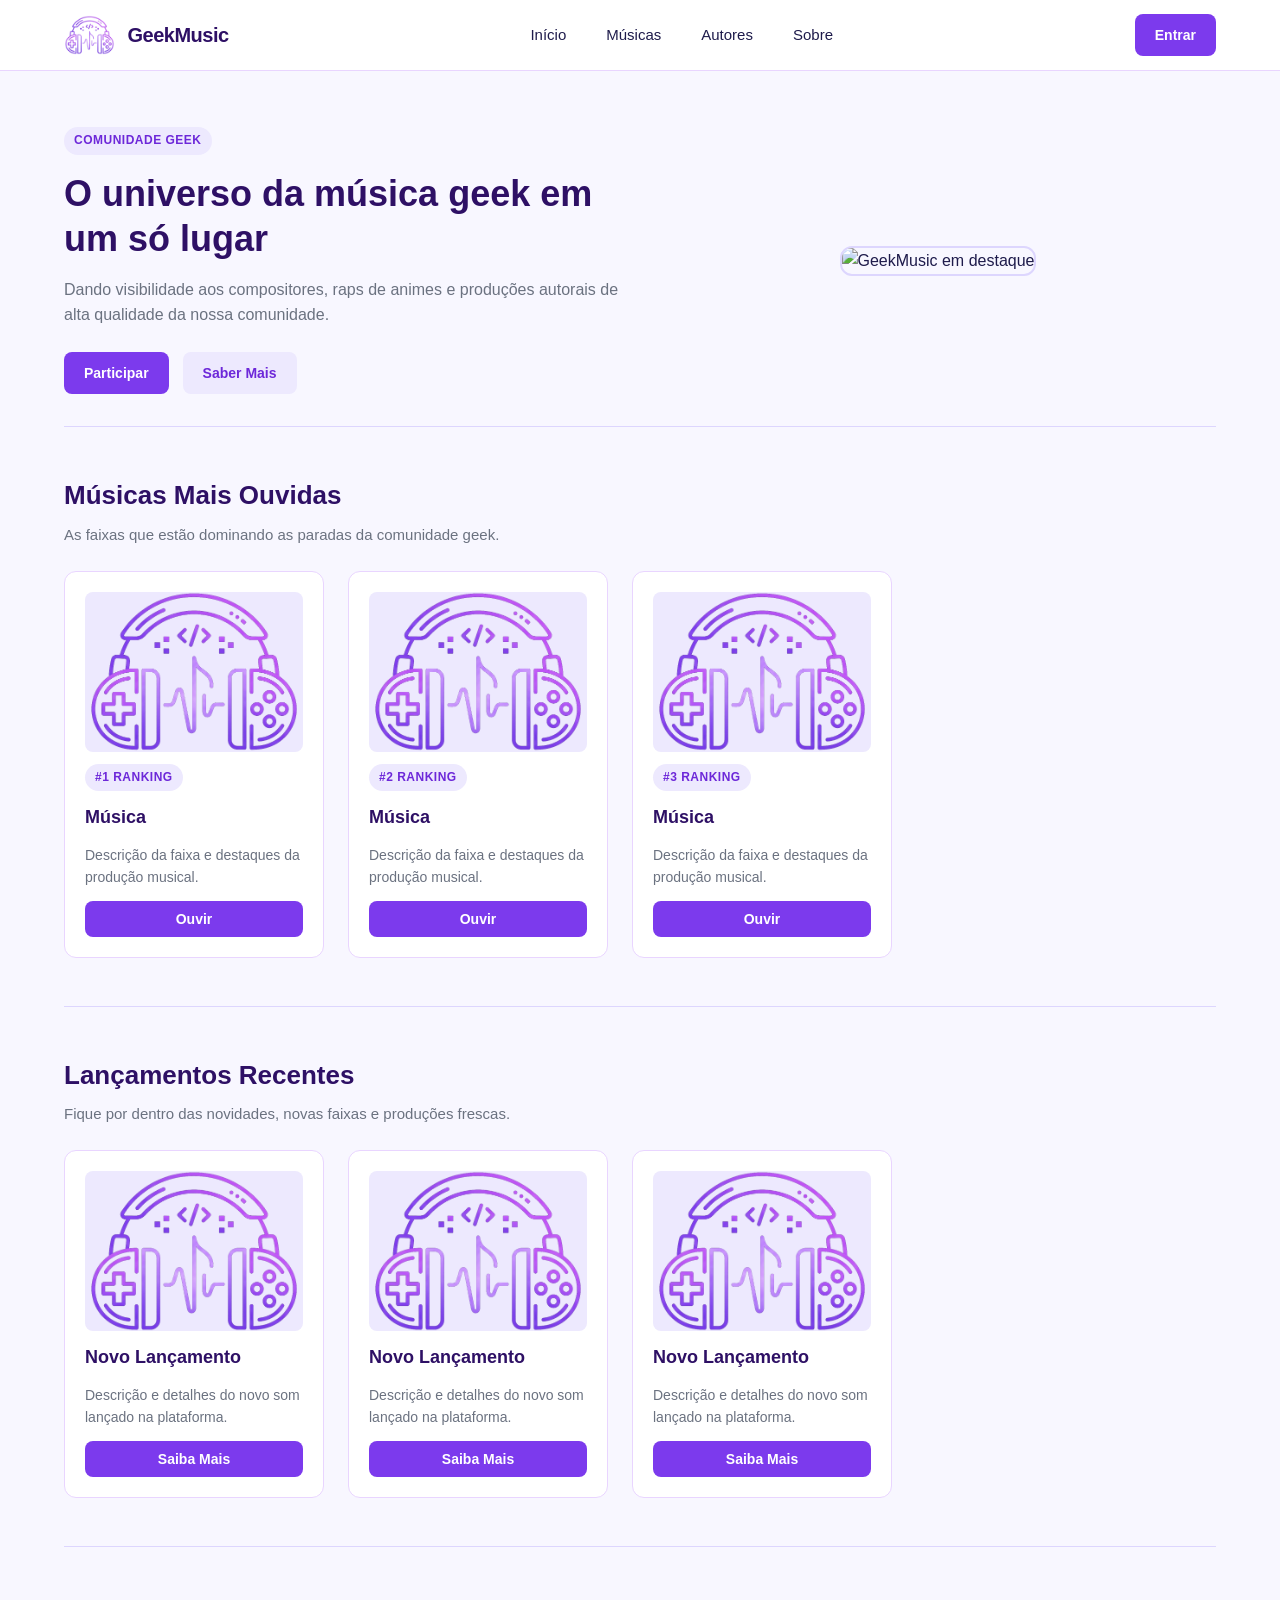
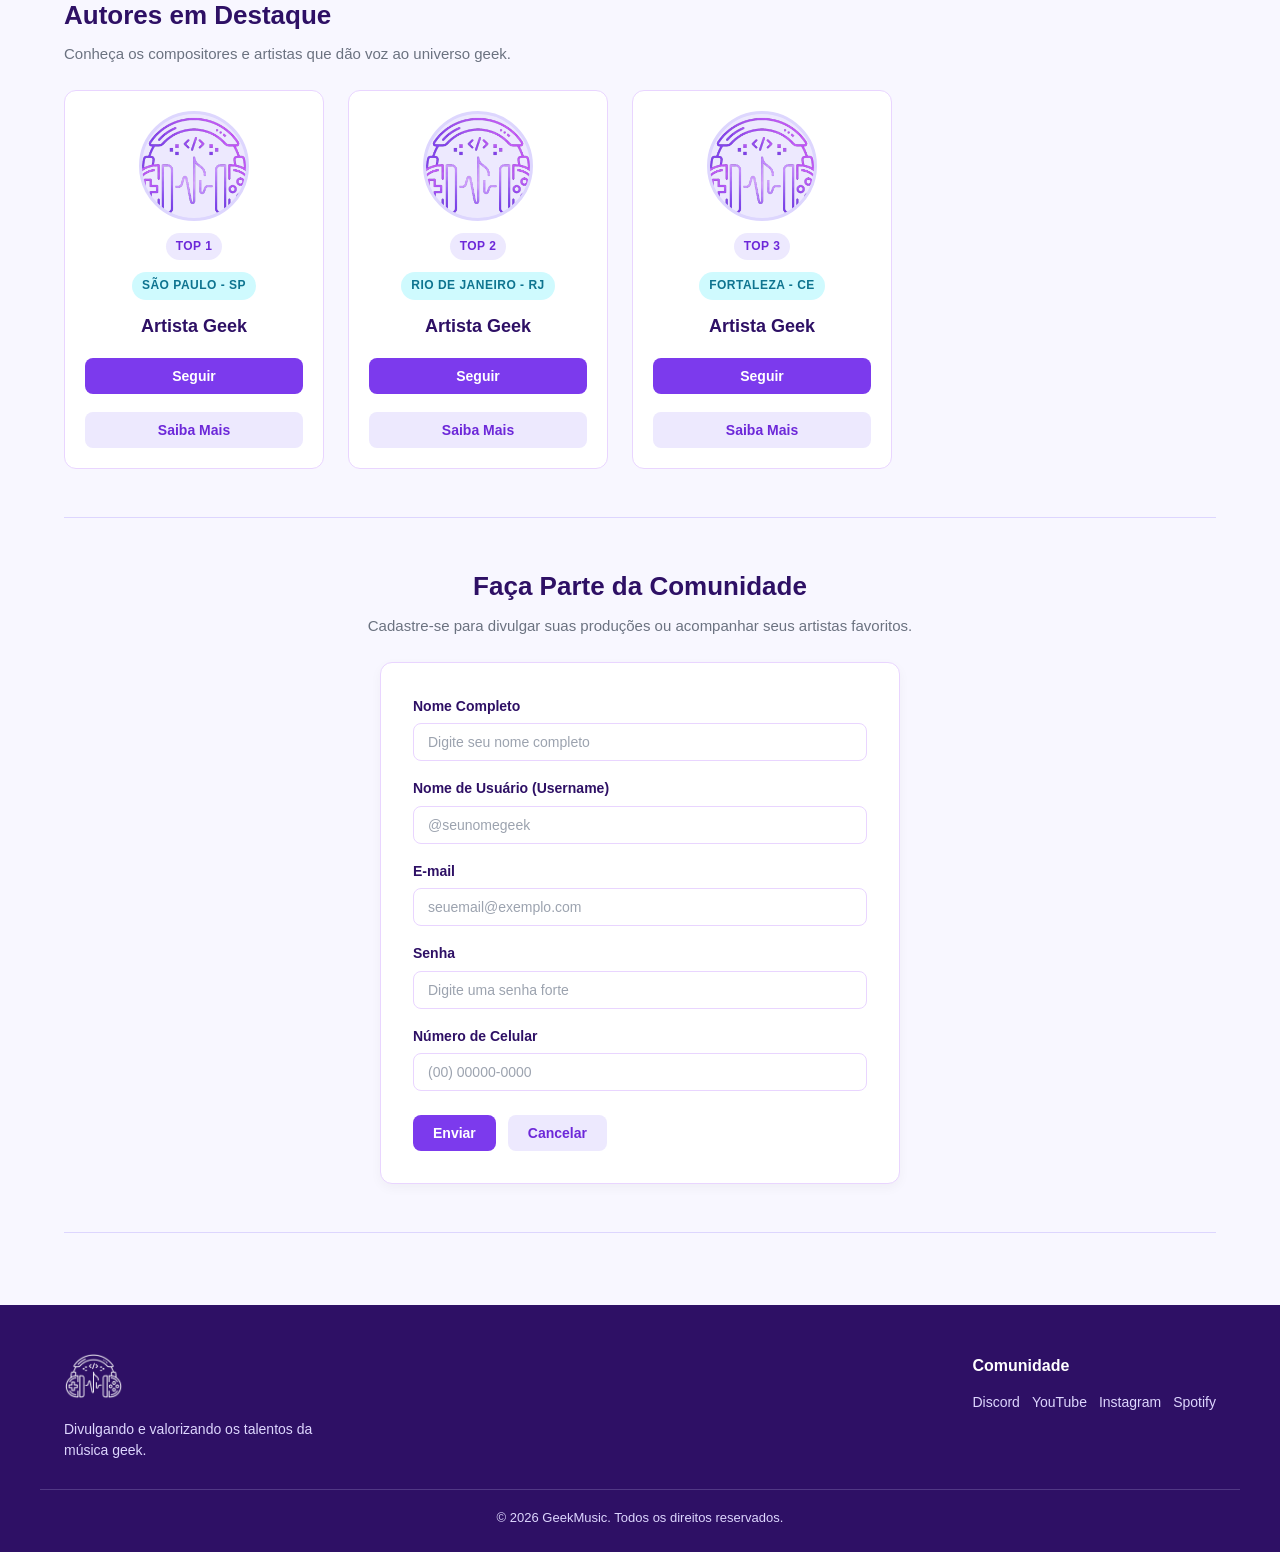
==== index.html @ 22b974bc "feat: constroi biblioteca de componentes, pagina principal e estilizacao com flexbox" ====
﻿<!DOCTYPE html>
<html lang="pt-BR">
<head>
    <meta charset="UTF-8">
    <meta name="viewport" content="width=device-width, initial-scale=1.0">
    <title>GeekMusic</title>
    <link rel="stylesheet" href="css/style.css">
</head>
<body>
    <!-- Barra de Navegação -->
    <nav class="navbar">
        <div class="navbar__container">
            <div class="navbar__brand">
                <img class="navbar__logo" src="imagens/logo.png" alt="Logo GeekMusic">
                <span class="navbar__title">GeekMusic</span>
            </div>

            <div class="navbar__links">
                <a class="navbar__link" href="#Hero">Início</a>
                <a class="navbar__link" href="#Musicas-ouvidas">Músicas</a>
                <a class="navbar__link" href="#Autores">Autores</a>
                <a class="navbar__link" href="#Rodape">Sobre</a>
            </div>

            <div class="navbar__actions">
                <a class="btn btn--primary" href="#Cadastro">Entrar</a>
            </div>
        </div>
    </nav>
    <main>
        <!-- Seção Hero -->
        <section id="Hero" class="hero">
            <div class="hero__content">
                <span class="badge badge--ranking">Comunidade Geek</span>
                <h1 class="hero__title">
                    O universo da música geek em um só lugar
                </h1>
                <p class="hero__description">
                    Dando visibilidade aos compositores, raps de animes e produções autorais de alta qualidade da nossa comunidade.
                </p>
                <div class="hero__actions">
                    <a class="btn btn--primary" href="#Cadastro">Participar</a>
                    <a class="btn btn--secondary" href="#Musicas-ouvidas">Saber Mais</a>
                </div>
            </div>

            <div class="hero__media">
                <img class="hero__image" src="https://billboard-com-br.s3.amazonaws.com/wp-content/uploads/2024/12/18205834/7minutoz-1024x640.jpg" alt="GeekMusic em destaque">
            </div>
        </section>

        <!-- Músicas Mais Ouvidas -->
        <section id="Musicas-ouvidas">
            <div class="section-header">
                <h2 class="section-title">Músicas Mais Ouvidas</h2>
                <p class="section-subtitle">As faixas que estão dominando as paradas da comunidade geek.</p>
            </div>
            <div class="card-container">
                <div class="card card--music card--listen">
                    <img class="card__image" src="imagens/logo.png" alt="GeekMusic">
                    <span class="badge badge--ranking">#1 Ranking</span>
                    <h3 class="card__title">Música</h3>
                    <p class="card__description">Descrição da faixa e destaques da produção musical.</p>
                    <button class="btn btn--primary card__button">Ouvir</button>
                </div>
                <div class="card card--music card--listen">
                    <img class="card__image" src="imagens/logo.png" alt="GeekMusic">
                    <span class="badge badge--ranking">#2 Ranking</span>
                    <h3 class="card__title">Música</h3>
                    <p class="card__description">Descrição da faixa e destaques da produção musical.</p>
                    <button class="btn btn--primary card__button">Ouvir</button>
                </div>
                <div class="card card--music card--listen">
                    <img class="card__image" src="imagens/logo.png" alt="GeekMusic">
                    <span class="badge badge--ranking">#3 Ranking</span>
                    <h3 class="card__title">Música</h3>
                    <p class="card__description">Descrição da faixa e destaques da produção musical.</p>
                    <button class="btn btn--primary card__button">Ouvir</button>
                </div>
            </div>
        </section>

        <!-- Músicas Recentes -->
        <section id="Musicas-recentes">
            <div class="section-header">
                <h2 class="section-title">Lançamentos Recentes</h2>
                <p class="section-subtitle">Fique por dentro das novidades, novas faixas e produções frescas.</p>
            </div>
            <div class="card-container">
                <div class="card card--music card--recent">
                    <img class="card__image" src="imagens/logo.png" alt="Lançamento">
                    <h3 class="card__title">Novo Lançamento</h3>
                    <p class="card__description">Descrição e detalhes do novo som lançado na plataforma.</p>
                    <button class="btn btn--primary card__button">Saiba Mais</button>
                </div>
                <div class="card card--music card--recent">
                    <img class="card__image" src="imagens/logo.png" alt="Lançamento">
                    <h3 class="card__title">Novo Lançamento</h3>
                    <p class="card__description">Descrição e detalhes do novo som lançado na plataforma.</p>
                    <button class="btn btn--primary card__button">Saiba Mais</button>
                </div>
                <div class="card card--music card--recent">
                    <img class="card__image" src="imagens/logo.png" alt="Lançamento">
                    <h3 class="card__title">Novo Lançamento</h3>
                    <p class="card__description">Descrição e detalhes do novo som lançado na plataforma.</p>
                    <button class="btn btn--primary card__button">Saiba Mais</button>
                </div>
            </div>
        </section>

        <!-- Autores -->
        <section id="Autores">
            <div class="section-header">
                <h2 class="section-title">Autores em Destaque</h2>
                <p class="section-subtitle">Conheça os compositores e artistas que dão voz ao universo geek.</p>
            </div>
            <div class="card-container">
                <div class="card card--author">
                    <img class="card__image card__image--author" src="imagens/logo.png" alt="Autor Geek">
                    <span class="badge badge--ranking">Top 1</span>
                    <span class="badge badge--city">São Paulo - SP</span>
                    <h3 class="card__title">Artista Geek</h3>
                    <button class="btn btn--primary card__button">Seguir</button>
                    <button class="btn btn--secondary card__button">Saiba Mais</button>
                </div>
                <div class="card card--author">
                    <img class="card__image card__image--author" src="imagens/logo.png" alt="Autor Geek">
                    <span class="badge badge--ranking">Top 2</span>
                    <span class="badge badge--city">Rio de Janeiro - RJ</span>
                    <h3 class="card__title">Artista Geek</h3>
                    <button class="btn btn--primary card__button">Seguir</button>
                    <button class="btn btn--secondary card__button">Saiba Mais</button>
                </div>
                <div class="card card--author">
                    <img class="card__image card__image--author" src="imagens/logo.png" alt="Autor Geek">
                    <span class="badge badge--ranking">Top 3</span>
                    <span class="badge badge--city">Fortaleza - CE</span>
                    <h3 class="card__title">Artista Geek</h3>
                    <button class="btn btn--primary card__button">Seguir</button>
                    <button class="btn btn--secondary card__button">Saiba Mais</button>
                </div>
            </div>
        </section>

        <!-- Formulário -->
        <section id="Cadastro">
            <div class="section-header section-header--center">
                <h2 class="section-title">Faça Parte da Comunidade</h2>
                <p class="section-subtitle">Cadastre-se para divulgar suas produções ou acompanhar seus artistas favoritos.</p>
            </div>
            <form class="registration-form">
                <div class="form-field">
                    <label class="form-field__label" for="form-nome">Nome Completo</label>
                    <input class="form-field__input" type="text" id="form-nome" placeholder="Digite seu nome completo" required>
                </div>

                <div class="form-field">
                    <label class="form-field__label" for="form-username">Nome de Usuário (Username)</label>
                    <input class="form-field__input" type="text" id="form-username" placeholder="@seunomegeek" required>
                </div>

                <div class="form-field">
                    <label class="form-field__label" for="form-email">E-mail</label>
                    <input class="form-field__input" type="email" id="form-email" placeholder="seuemail@exemplo.com" required>
                </div>

                <div class="form-field">
                    <label class="form-field__label" for="form-senha">Senha</label>
                    <input class="form-field__input" type="password" id="form-senha" placeholder="Digite uma senha forte" required>
                </div>

                <div class="form-field">
                    <label class="form-field__label" for="form-numero">Número de Celular</label>
                    <input class="form-field__input" type="tel" id="form-numero" placeholder="(00) 00000-0000">
                </div>

                <div class="registration-form__actions">
                    <button type="submit" class="btn btn--primary">Enviar</button>
                    <button type="reset" class="btn btn--secondary">Cancelar</button>
                </div>
            </form>
        </section>
    </main>

    <!-- O footer -->
    <footer id="Rodape" class="footer">
        <div class="footer__container">
            <!-- Marca e Descrição -->
            <div class="footer__brand">
                <img class="footer__logo" src="imagens/logo-white.png" alt="GeekMusic">
                <p class="footer__description">
                    Divulgando e valorizando os talentos da música geek.
                </p>
            </div>
            <!-- Redes Sociais -->
            <div class="footer__social">
                <h4 class="footer__title">Comunidade</h4>
                <div class="footer__social-links">
                    <a class="footer__link" href="#">Discord</a>
                    <a class="footer__link" href="#">YouTube</a>
                    <a class="footer__link" href="#">Instagram</a>
                    <a class="footer__link" href="#">Spotify</a>
                </div>
            </div>
        </div>
        <!-- Copyright -->
        <div class="footer__bottom">
            <p class="footer__copyright">&copy; 2026 GeekMusic. Todos os direitos reservados.</p>
        </div>
    </footer>
</body>
</html>
---- css/style.css ----
/* PALETA DE CORES & VARIÁVEIS GLOBAIS*/
:root {
    /* Escala de Tons Roxos */
    --purple-100: #ede9fe; 
    --purple-200: #ddd6fe; 
    --purple-500: #8b5cf6; 
    --purple-600: #7c3aed; 
    --purple-700: #6d28d9; 
    --purple-900: #2e1065; 

    /* Cores de Ação / Tema */
    --color-primary: var(--purple-600);
    --color-primary-hover: var(--purple-700);
    --color-primary-light: var(--purple-100);

    --color-secondary: #a855f7;
    --color-secondary-hover: #9333ea;

    /* Neutros e Superfícies (com leve toque arroxeado moderno) */
    --color-bg: #f8f7ff;          /* Fundo da página */
    --color-surface: #ffffff;     /* Fundo de cards e containers */
    --color-border: #e9d5ff;      /* Borda suave */
    --color-text: #1e1b4b;        /* Texto principal escuro */
    --color-text-muted: #6b7280;  /* Texto secundário / legendas */

    /* Cores dos Badges */
    --badge-city-bg: #cffafe;
    --badge-city-color: #0e7490;
    --badge-danger-bg: #fee2e2;
    --badge-danger-color: #b91c1c;
    --badge-success-bg: #d1fae5;
    --badge-success-color: #047857;
    --badge-ranking-bg: var(--purple-100);
    --badge-ranking-color: var(--purple-700);
    --badge-warning-bg: #fef3c7;
    --badge-warning-color: #b45309;

    /* Raios de borda (Border Radius) */
    --radius-sm: 4px;
    --radius-md: 8px;
    --radius-lg: 12px;
    --radius-pill: 9999px;
}

/*ESTILOS GLOBAIS & RESET BÁSICO*/
* {
    margin: 0;
    padding: 0;
    box-sizing: border-box;
}

html {
    scroll-behavior: smooth;
}

body {
    font-family: 'Segoe UI', Tahoma, Geneva, Verdana, sans-serif;
    line-height: 1.6;
    color: var(--color-text);
    background-color: var(--color-bg);
    margin: 0;
    padding: 0;
}

/* Centralização de conteúdo para telas maiores */
header,
main {
    max-width: 1200px;
    margin: 0 auto;
    padding: 24px;
}

/* Organização e respiro das seções da página principal */
main section {
    padding: 48px 0;
    border-bottom: 1px solid var(--purple-200);
}



/* Cabeçalho padrão de cada seção */
.section-header {
    margin-bottom: 24px;
}

.section-header--center {
    text-align: center;
}

.section-title {
    font-size: 26px;
    font-weight: 700;
    color: var(--purple-900);
    margin-bottom: 6px;
}

.section-subtitle {
    font-size: 15px;
    color: var(--color-text-muted);
}

/* Destaque centralizado para a seção de Cadastro */
#Cadastro {
    display: flex;
    flex-direction: column;
    align-items: center;
}

header h1 {
    color: var(--purple-900);
    margin-bottom: 8px;
}

header p {
    color: var(--color-text-muted);
}

.secao-guia {
    background-color: var(--color-surface);
    border: 1px solid var(--color-border);
    border-radius: var(--radius-md);
    padding: 24px;
    margin-bottom: 24px;
}

.secao-guia h2 {
    color: var(--purple-900);
    margin-bottom: 8px;
}

.secao-guia p {
    color: var(--color-text-muted);
    margin-bottom: 16px;
}

/*COMPONENTES SIMPLES*/

/* 1. BOTÕES (.btn) */
.btn {
    display: inline-flex;
    align-items: center;
    justify-content: center;
    padding: 10px 20px;
    font-size: 14px;
    font-weight: 600;
    border-radius: var(--radius-md);
    border: none;
    cursor: pointer;
    text-decoration: none;
    transition: background-color 0.2s, color 0.2s, transform 0.1s ease;
}

.btn:active {
    transform: scale(0.97);
}

.btn--primary {
    background-color: var(--color-primary);
    color: #ffffff;
}

.btn--primary:hover {
    background-color: var(--color-primary-hover);
}

.btn--secondary {
    background-color: var(--purple-100);
    color: var(--purple-700);
}

.btn--secondary:hover {
    background-color: var(--purple-200);
}

.btn--danger {
    background-color: var(--badge-danger-color);
    color: #ffffff;
}

.btn--danger:hover {
    background-color: #991b1b;
}


/* 2. BADGES (.badge) */
.badge {
    display: inline-flex;
    align-items: center;
    padding: 4px 10px;
    font-size: 12px;
    font-weight: 600;
    border-radius: var(--radius-pill);
    text-transform: uppercase;
    letter-spacing: 0.5px;
}

.badge--city {
    background-color: var(--badge-city-bg);
    color: var(--badge-city-color);
}

.badge--danger {
    background-color: var(--badge-danger-bg);
    color: var(--badge-danger-color);
}

.badge--success {
    background-color: var(--badge-success-bg);
    color: var(--badge-success-color);
}

.badge--ranking {
    background-color: var(--badge-ranking-bg);
    color: var(--badge-ranking-color);
}

.badge--warning {
    background-color: var(--badge-warning-bg);
    color: var(--badge-warning-color);
}


/* 3. GRID E CAMPOS DE FORMULÁRIO (.form-field) */
.registration-form {
    background-color: var(--color-surface);
    border: 1px solid var(--color-border);
    border-radius: var(--radius-lg);
    padding: 32px;
    width: 100%;
    max-width: 520px;
    box-shadow: 0 4px 12px rgba(0, 0, 0, 0.04);
}

.form-field {
    display: flex;
    flex-direction: column;
    gap: 6px;
    margin-bottom: 16px;
}

.form-field__label {
    font-size: 14px;
    font-weight: 600;
    color: var(--purple-900);
}

.form-field__input {
    width: 100%;
    padding: 10px 14px;
    border: 1px solid var(--color-border);
    border-radius: var(--radius-md);
    background-color: #ffffff;
    color: var(--color-text);
    font-size: 14px;
    outline: none;
    transition: border-color 0.2s, background-color 0.2s;
}

/* Estado interativo :focus (requisito obrigatório) */
.form-field__input:focus {
    border-color: var(--color-primary);
    background-color: #faf5ff;
}

.form-field__input::placeholder {
    color: #9ca3af;
}


/* 4. LINKS DE NAVEGAÇÃO (.nav-link) */
.nav-link {
    display: inline-block;
    color: var(--purple-700);
    text-decoration: none;
    font-weight: 500;
    padding: 8px 12px;
    border-radius: var(--radius-sm);
    transition: background-color 0.2s, color 0.2s;
}

.nav-link:hover {
    background-color: var(--purple-100);
    color: var(--purple-900);
}

.nav-link:focus-visible {
    outline: 2px solid var(--color-primary);
    outline-offset: 2px;
}

/* 5. CARD BASE (.card) */

.card-container {
    display: flex;
    flex-wrap: wrap;
    gap: 24px;
    margin-top: 16px;
}

.card {
    background-color: var(--color-surface);
    border: 1px solid var(--color-border);
    border-radius: var(--radius-lg);
    padding: 20px;
    display: flex;
    flex-direction: column;
    gap: 12px;
    width: 260px;
    transition: border-color 0.2s, box-shadow 0.2s, transform 0.2s;
}

/* Efeito interativo no card (:hover) */
.card:hover {
    border-color: var(--purple-500);
    box-shadow: 0 4px 12px rgba(0, 0, 0, 0.08);
    transform: translateY(-4px);
}

.card__image {
    width: 100%;
    height: 160px;
    object-fit: cover;
    border-radius: var(--radius-md);
    background-color: var(--purple-100);
}

.card__title {
    font-size: 18px;
    font-weight: 700;
    color: var(--purple-900);
}

.card__description {
    font-size: 14px;
    color: var(--color-text-muted);
    flex-grow: 1;
}

.card__button {
    width: 100%;
    margin-top: auto;
}


/*PARTE 2: COMPONENTES COMPOSTOS*/

/* 1. NAVBAR (.navbar) */
.navbar {
    width: 100%;
    background-color: var(--color-surface);
    border-bottom: 1px solid var(--color-border);
    border-radius: 0;
}

.navbar__container {
    max-width: 1200px;
    margin: 0 auto;
    padding: 14px 24px;
    display: flex;
    justify-content: space-between;
    align-items: center;
}

.navbar__brand {
    display: flex;
    align-items: center;
    gap: 12px;
}

.navbar__logo {
    height: 40px;
    width: auto;
    object-fit: contain;
}

.navbar__title {
    font-size: 20px;
    font-weight: 700;
    color: var(--purple-900);
    letter-spacing: -0.5px;
}

.navbar__links {
    display: flex;
    align-items: center;
    gap: 16px;
}

.navbar__link {
    color: var(--color-text);
    text-decoration: none;
    font-weight: 500;
    font-size: 15px;
    padding: 6px 12px;
    border-radius: var(--radius-sm);
    transition: color 0.2s, background-color 0.2s;
}

.navbar__link:hover {
    color: var(--color-primary);
    background-color: var(--purple-100);
}

.navbar__actions {
    display: flex;
    align-items: center;
    gap: 12px;
}


/* 2. CABEÇALHO PRINCIPAL / HERO (.hero) */
.hero {
    display: flex;
    align-items: center;
    justify-content: space-between;
    gap: 40px;
    padding: 32px 0;
    flex-wrap: wrap;
}

.hero__content {
    flex: 1;
    min-width: 280px;
    display: flex;
    flex-direction: column;
    gap: 16px;
}

.hero__content .badge {
    align-self: flex-start;
}

.hero__title {
    font-size: 36px;
    line-height: 1.25;
    font-weight: 800;
    color: var(--purple-900);
}

.hero__description {
    font-size: 16px;
    color: var(--color-text-muted);
    line-height: 1.6;
}

.hero__actions {
    display: flex;
    gap: 14px;
    margin-top: 8px;
    flex-wrap: wrap;
}

.hero__media {
    flex: 1;
    min-width: 280px;
    display: flex;
    justify-content: center;
    align-items: center;
}

.hero__image {
    max-width: 100%;
    height: auto;
    max-height: 300px;
    border-radius: var(--radius-lg);
    border: 2px solid var(--purple-200);
}


/* 3. CARDS ESPECÍFICOS */
/* Card de Autor */
.card--author {
    text-align: center;
    align-items: center;
}

.card--author .card__image {
    width: 110px;
    height: 110px;
    border-radius: var(--radius-pill);
    margin: 0 auto;
    border: 3px solid var(--purple-200);
}

.card--author .card__button {
    width: 100%;
    margin-top: 6px;
}

/* Card de Música */
.card--music {
    position: relative;
}

.card--music .badge {
    align-self: flex-start;
}


/* 3. FORMULÁRIO (.registration-form) */
.registration-form {
    max-width: 520px;
    display: flex;
    flex-direction: column;
}

.registration-form__actions {
    display: flex;
    gap: 12px;
    margin-top: 8px;
}


/* 4. RODAPÉ (.footer) */
.footer {
    width: 100%;
    background-color: var(--purple-900);
    color: #ffffff;
    border-radius: 0;
    padding: 48px 0 24px;
    margin-top: 48px;
}

.footer__container {
    max-width: 1200px;
    margin: 0 auto 28px;
    padding: 0 24px;
    display: flex;
    justify-content: space-between;
    align-items: flex-start;
    flex-wrap: wrap;
    gap: 32px;
}

.footer__brand {
    max-width: 280px;
}

.footer__logo {
    height: 46px;
    width: auto;
    object-fit: contain;
    margin-bottom: 12px;
}

.footer__description {
    font-size: 14px;
    color: var(--purple-200);
    line-height: 1.5;
}

.footer__title {
    font-size: 16px;
    font-weight: 600;
    color: #ffffff;
    margin-bottom: 12px;
}

.footer__list {
    list-style: none;
    display: flex;
    flex-direction: column;
    gap: 8px;
}

.footer__link {
    color: var(--purple-200);
    text-decoration: none;
    font-size: 14px;
    transition: color 0.2s;
}

.footer__link:hover {
    color: #ffffff;
    text-decoration: underline;
}

.footer__social-links {
    display: flex;
    gap: 12px;
    flex-wrap: wrap;
}

.footer__bottom {
    max-width: 1200px;
    margin: 0 auto;
    padding: 18px 24px 0;
    border-top: 1px solid rgba(221, 214, 254, 0.2);
    text-align: center;
}

.footer__copyright {
    font-size: 13px;
    color: var(--purple-200);
}
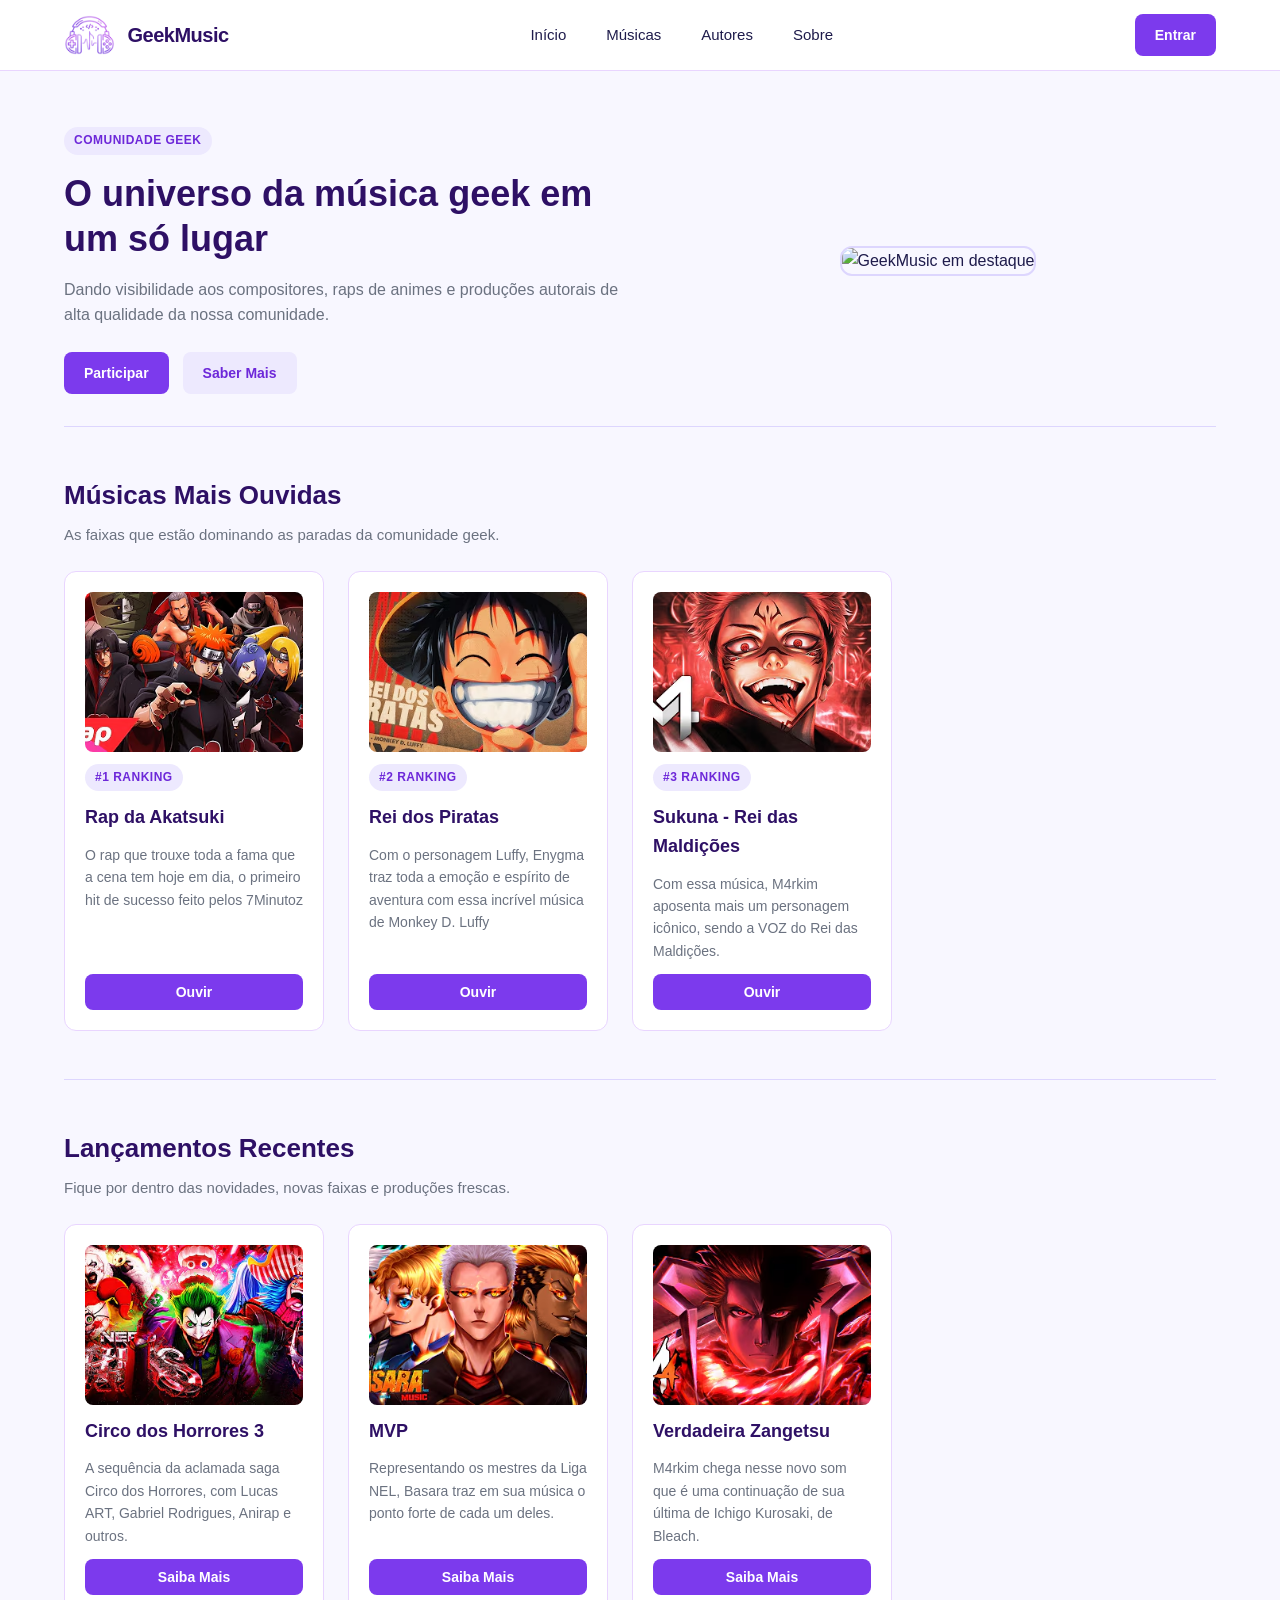
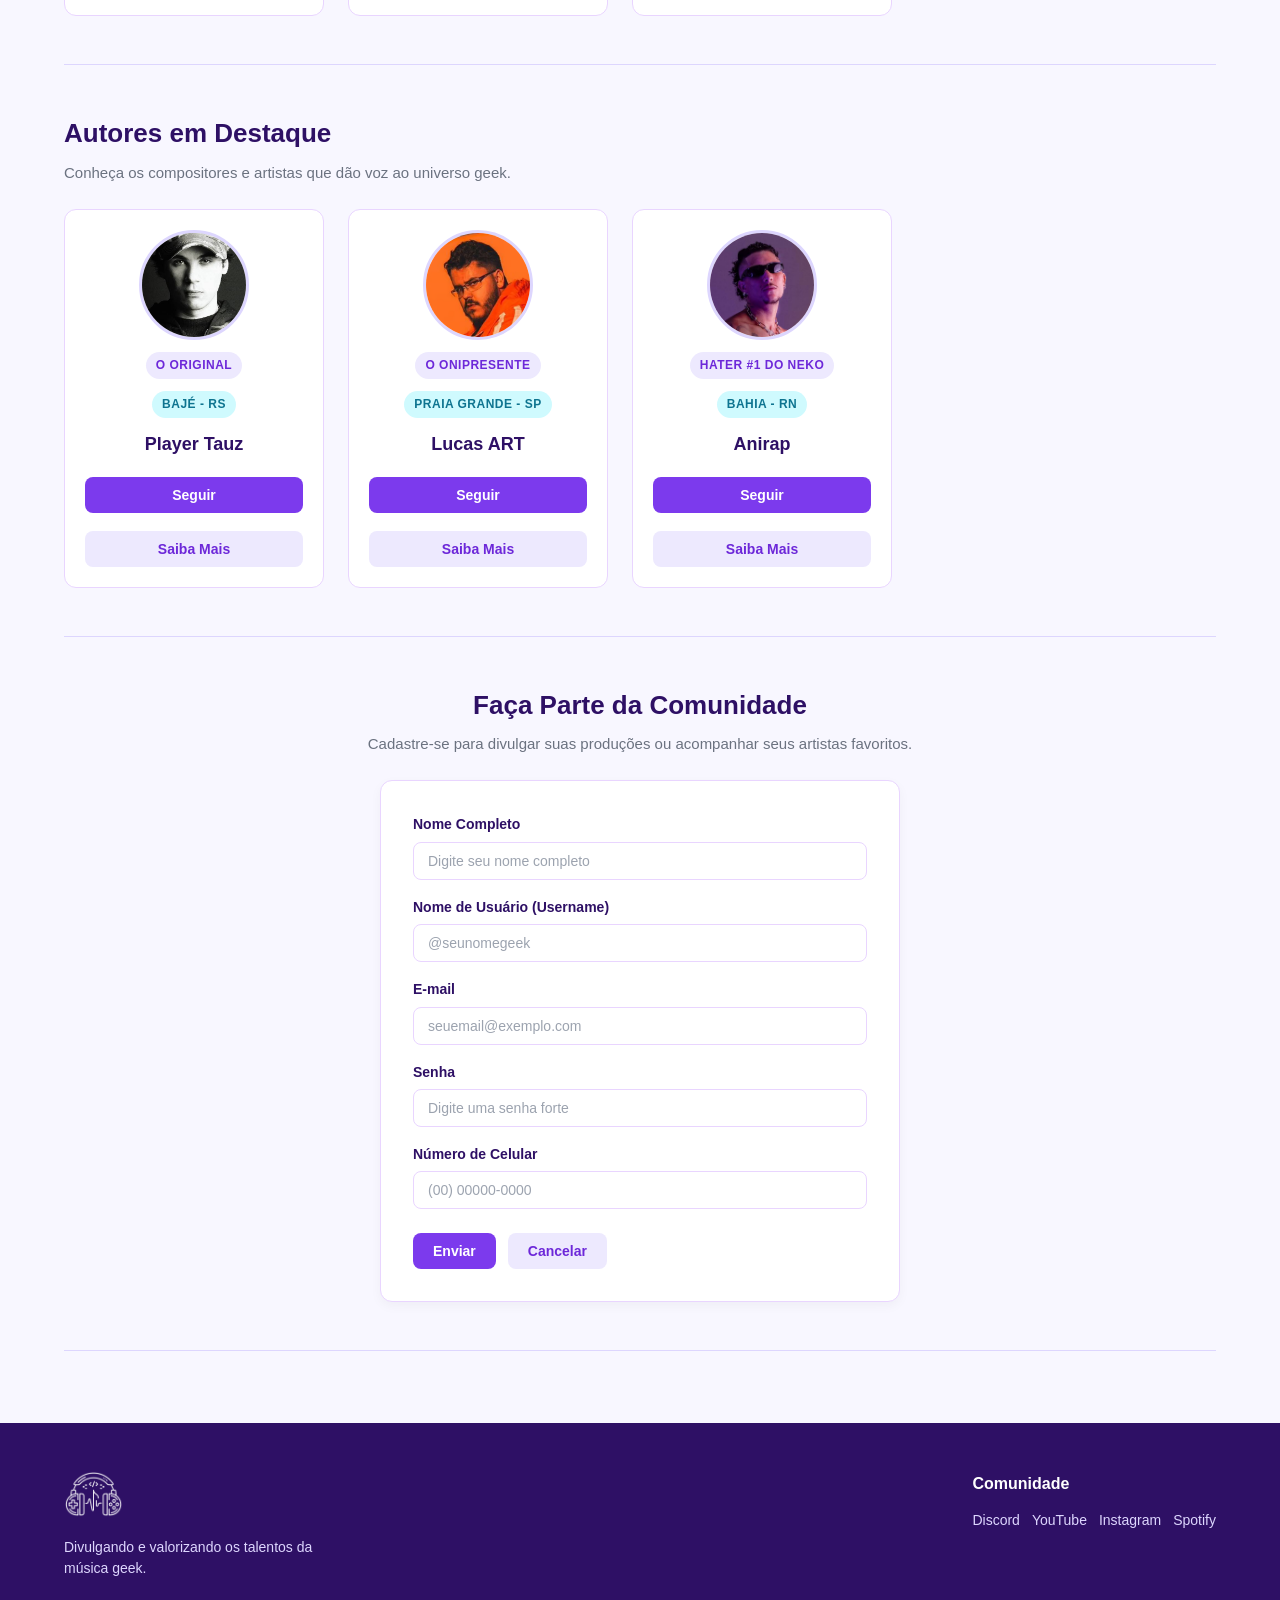
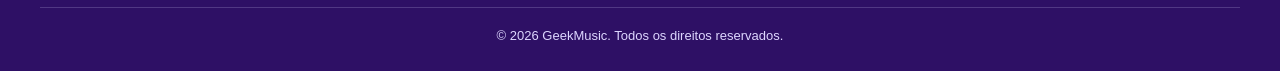
==== commit 69c52d63: "feat: adiciona musicas e autores reais com imagens e refina diario de bordo" ====
--- a/index.html
+++ b/index.html
@@ -57,24 +57,24 @@
             </div>
             <div class="card-container">
                 <div class="card card--music card--listen">
-                    <img class="card__image" src="imagens/logo.png" alt="GeekMusic">
+                    <img class="card__image" src="imagens/Akatsuki.avif" alt="GeekMusic">
                     <span class="badge badge--ranking">#1 Ranking</span>
-                    <h3 class="card__title">Música</h3>
-                    <p class="card__description">Descrição da faixa e destaques da produção musical.</p>
+                    <h3 class="card__title">Rap da Akatsuki</h3>
+                    <p class="card__description">O rap que trouxe toda a fama que a cena tem hoje em dia, o primeiro hit de sucesso feito pelos 7Minutoz</p>
                     <button class="btn btn--primary card__button">Ouvir</button>
                 </div>
                 <div class="card card--music card--listen">
-                    <img class="card__image" src="imagens/logo.png" alt="GeekMusic">
+                    <img class="card__image" src="imagens/Rei dos Piratas.avif" alt="GeekMusic">
                     <span class="badge badge--ranking">#2 Ranking</span>
-                    <h3 class="card__title">Música</h3>
-                    <p class="card__description">Descrição da faixa e destaques da produção musical.</p>
+                    <h3 class="card__title">Rei dos Piratas</h3>
+                    <p class="card__description">Com o personagem Luffy, Enygma traz toda a emoção e espírito de aventura com essa incrível música de Monkey D. Luffy</p>
                     <button class="btn btn--primary card__button">Ouvir</button>
                 </div>
                 <div class="card card--music card--listen">
-                    <img class="card__image" src="imagens/logo.png" alt="GeekMusic">
+                    <img class="card__image" src="imagens/Sukuna Music.avif" alt="GeekMusic">
                     <span class="badge badge--ranking">#3 Ranking</span>
-                    <h3 class="card__title">Música</h3>
-                    <p class="card__description">Descrição da faixa e destaques da produção musical.</p>
+                    <h3 class="card__title">Sukuna - Rei das Maldições</h3>
+                    <p class="card__description">Com essa música, M4rkim aposenta mais um personagem icônico, sendo a VOZ do Rei das Maldições.</p>
                     <button class="btn btn--primary card__button">Ouvir</button>
                 </div>
             </div>
@@ -88,21 +88,21 @@
             </div>
             <div class="card-container">
                 <div class="card card--music card--recent">
-                    <img class="card__image" src="imagens/logo.png" alt="Lançamento">
-                    <h3 class="card__title">Novo Lançamento</h3>
-                    <p class="card__description">Descrição e detalhes do novo som lançado na plataforma.</p>
+                    <img class="card__image" src="imagens/Circo dos Horrores 3 Banner.avif" alt="Lançamento">
+                    <h3 class="card__title">Circo dos Horrores 3</h3>
+                    <p class="card__description">A sequência da aclamada saga Circo dos Horrores, com Lucas ART, Gabriel Rodrigues, Anirap e outros.</p>
                     <button class="btn btn--primary card__button">Saiba Mais</button>
                 </div>
                 <div class="card card--music card--recent">
-                    <img class="card__image" src="imagens/logo.png" alt="Lançamento">
-                    <h3 class="card__title">Novo Lançamento</h3>
-                    <p class="card__description">Descrição e detalhes do novo som lançado na plataforma.</p>
+                    <img class="card__image" src="imagens/MVP Banner.avif" alt="Lançamento">
+                    <h3 class="card__title">MVP</h3>
+                    <p class="card__description">Representando os mestres da Liga NEL, Basara traz em sua música o ponto forte de cada um deles.</p>
                     <button class="btn btn--primary card__button">Saiba Mais</button>
                 </div>
                 <div class="card card--music card--recent">
-                    <img class="card__image" src="imagens/logo.png" alt="Lançamento">
-                    <h3 class="card__title">Novo Lançamento</h3>
-                    <p class="card__description">Descrição e detalhes do novo som lançado na plataforma.</p>
+                    <img class="card__image" src="imagens/Zanguetsu.avif" alt="Lançamento">
+                    <h3 class="card__title">Verdadeira Zangetsu</h3>
+                    <p class="card__description">M4rkim chega nesse novo som que é uma continuação de sua última de Ichigo Kurosaki, de Bleach.</p>
                     <button class="btn btn--primary card__button">Saiba Mais</button>
                 </div>
             </div>
@@ -116,26 +116,26 @@
             </div>
             <div class="card-container">
                 <div class="card card--author">
-                    <img class="card__image card__image--author" src="imagens/logo.png" alt="Autor Geek">
-                    <span class="badge badge--ranking">Top 1</span>
-                    <span class="badge badge--city">São Paulo - SP</span>
-                    <h3 class="card__title">Artista Geek</h3>
+                    <img class="card__image card__image--author" src="imagens/Player Tauz.jpeg" alt="Autor Geek">
+                    <span class="badge badge--ranking">O Original</span>
+                    <span class="badge badge--city">Bajé - RS</span>
+                    <h3 class="card__title">Player Tauz</h3>
                     <button class="btn btn--primary card__button">Seguir</button>
                     <button class="btn btn--secondary card__button">Saiba Mais</button>
                 </div>
                 <div class="card card--author">
-                    <img class="card__image card__image--author" src="imagens/logo.png" alt="Autor Geek">
-                    <span class="badge badge--ranking">Top 2</span>
-                    <span class="badge badge--city">Rio de Janeiro - RJ</span>
-                    <h3 class="card__title">Artista Geek</h3>
+                    <img class="card__image card__image--author" src="imagens/Lucas ART.avif" alt="Autor Geek">
+                    <span class="badge badge--ranking">O Onipresente</span>
+                    <span class="badge badge--city">Praia Grande - SP</span>
+                    <h3 class="card__title">Lucas ART</h3>
                     <button class="btn btn--primary card__button">Seguir</button>
                     <button class="btn btn--secondary card__button">Saiba Mais</button>
                 </div>
                 <div class="card card--author">
-                    <img class="card__image card__image--author" src="imagens/logo.png" alt="Autor Geek">
-                    <span class="badge badge--ranking">Top 3</span>
-                    <span class="badge badge--city">Fortaleza - CE</span>
-                    <h3 class="card__title">Artista Geek</h3>
+                    <img class="card__image card__image--author" src="imagens/Anirap.jpeg" alt="Autor Geek">
+                    <span class="badge badge--ranking">Hater #1 do Neko</span>
+                    <span class="badge badge--city">Bahia - RN</span>
+                    <h3 class="card__title">Anirap</h3>
                     <button class="btn btn--primary card__button">Seguir</button>
                     <button class="btn btn--secondary card__button">Saiba Mais</button>
                 </div>
--- a/css/style.css
+++ b/css/style.css
@@ -1,4 +1,4 @@
-/* PALETA DE CORES & VARIÁVEIS GLOBAIS*/
+﻿/* PALETA DE CORES & VARIÁVEIS GLOBAIS*/
 :root {
     /* Escala de Tons Roxos */
     --purple-100: #ede9fe; 
@@ -36,13 +36,14 @@
     --badge-warning-color: #b45309;
 
     /* Raios de borda (Border Radius) */
-    --radius-sm: 4px;
-    --radius-md: 8px;
-    --radius-lg: 12px;
-    --radius-pill: 9999px;
-}
-
-/*ESTILOS GLOBAIS & RESET BÁSICO*/
+    --radius-small: 4px;
+    --radius-medium: 8px;
+    --radius-large: 12px;
+    --radius-pill: 20px;
+    --radius-pill-secondary: 100%;
+}
+
+/* ESTILOS GLOBAIS */
 * {
     margin: 0;
     padding: 0;
@@ -54,7 +55,7 @@
 }
 
 body {
-    font-family: 'Segoe UI', Tahoma, Geneva, Verdana, sans-serif;
+    font-family: Verdana, Geneva, Tahoma, sans-serif;
     line-height: 1.6;
     color: var(--color-text);
     background-color: var(--color-bg);
@@ -118,7 +119,7 @@
 .secao-guia {
     background-color: var(--color-surface);
     border: 1px solid var(--color-border);
-    border-radius: var(--radius-md);
+    border-radius: var(--radius-medium);
     padding: 24px;
     margin-bottom: 24px;
 }
@@ -143,7 +144,7 @@
     padding: 10px 20px;
     font-size: 14px;
     font-weight: 600;
-    border-radius: var(--radius-md);
+    border-radius: var(--radius-medium);
     border: none;
     cursor: pointer;
     text-decoration: none;
@@ -224,7 +225,7 @@
 .registration-form {
     background-color: var(--color-surface);
     border: 1px solid var(--color-border);
-    border-radius: var(--radius-lg);
+    border-radius: var(--radius-large);
     padding: 32px;
     width: 100%;
     max-width: 520px;
@@ -248,7 +249,7 @@
     width: 100%;
     padding: 10px 14px;
     border: 1px solid var(--color-border);
-    border-radius: var(--radius-md);
+    border-radius: var(--radius-medium);
     background-color: #ffffff;
     color: var(--color-text);
     font-size: 14px;
@@ -274,7 +275,7 @@
     text-decoration: none;
     font-weight: 500;
     padding: 8px 12px;
-    border-radius: var(--radius-sm);
+    border-radius: var(--radius-small);
     transition: background-color 0.2s, color 0.2s;
 }
 
@@ -300,7 +301,7 @@
 .card {
     background-color: var(--color-surface);
     border: 1px solid var(--color-border);
-    border-radius: var(--radius-lg);
+    border-radius: var(--radius-large);
     padding: 20px;
     display: flex;
     flex-direction: column;
@@ -320,7 +321,7 @@
     width: 100%;
     height: 160px;
     object-fit: cover;
-    border-radius: var(--radius-md);
+    border-radius: var(--radius-medium);
     background-color: var(--purple-100);
 }
 
@@ -392,7 +393,7 @@
     font-weight: 500;
     font-size: 15px;
     padding: 6px 12px;
-    border-radius: var(--radius-sm);
+    border-radius: var(--radius-small);
     transition: color 0.2s, background-color 0.2s;
 }
 
@@ -462,7 +463,7 @@
     max-width: 100%;
     height: auto;
     max-height: 300px;
-    border-radius: var(--radius-lg);
+    border-radius: var(--radius-large);
     border: 2px solid var(--purple-200);
 }
 
@@ -477,7 +478,7 @@
 .card--author .card__image {
     width: 110px;
     height: 110px;
-    border-radius: var(--radius-pill);
+    border-radius: var(--radius-pill-secondary);
     margin: 0 auto;
     border: 3px solid var(--purple-200);
 }
